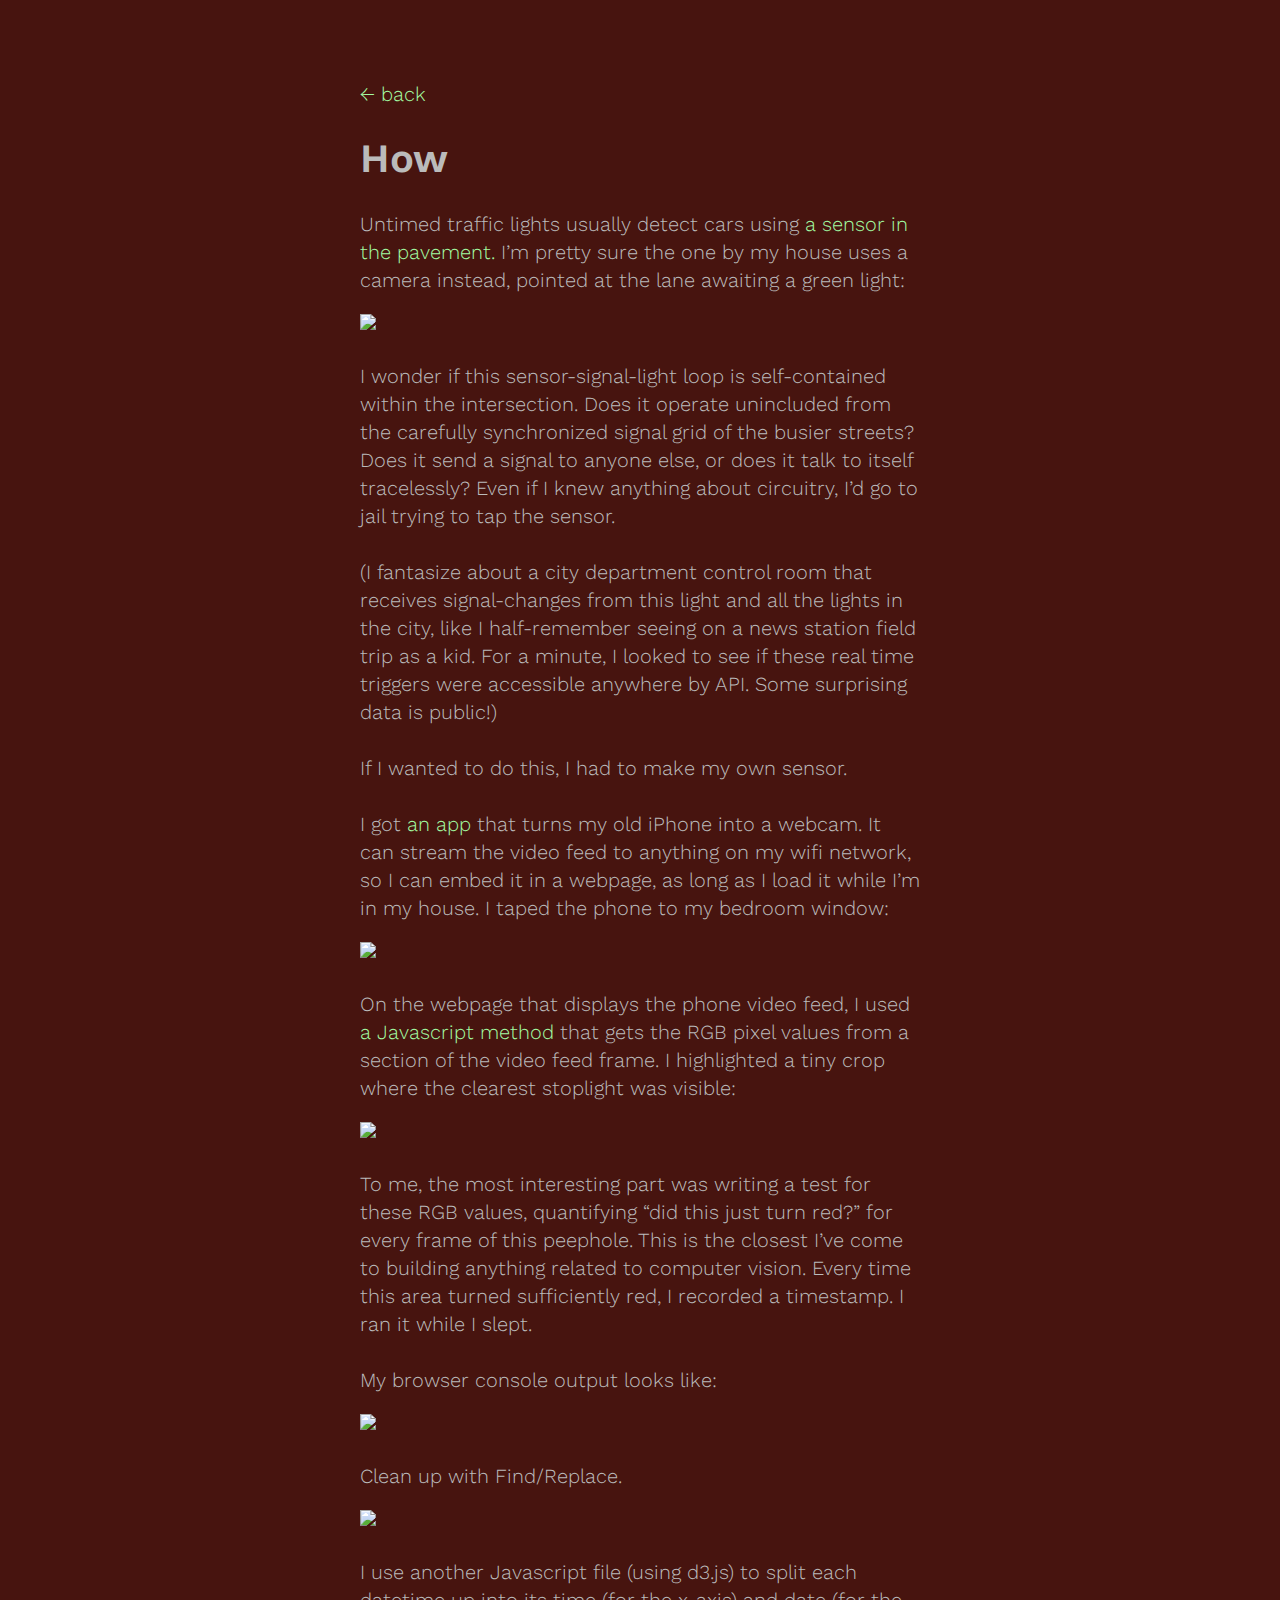
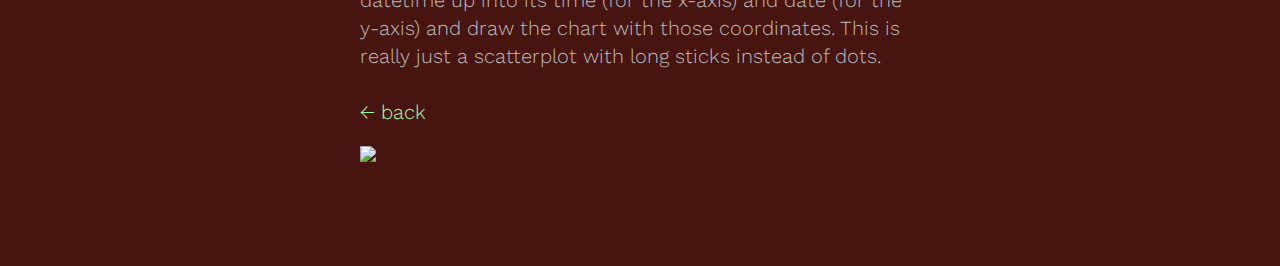
==== about.html @ 5db5c506 "Added actual text and explanation page" ====
<!DOCTYPE html>
<meta charset="utf-8">
<link href="https://fonts.googleapis.com/css?family=Work+Sans:300,400,600&display=swap" rel="stylesheet">
<meta name="viewport" content="width=device-width,initial-scale=1">
<link rel="stylesheet" type="text/css" href="style.css">
<body>
    <div class="textframe">
        <p><a href="index.html">← back</a></p>
        <h1>How</h1>
        <p>Untimed traffic lights usually detect cars using <a href="https://auto.howstuffworks.com/car-driving-safety/safety-regulatory-devices/how-does-a-traffic-light-detect-that-a-car-has-pulled-up-and-is-waiting-for-the-light-to-change.htm">a sensor in the pavement.</a> I’m pretty sure the one by my house uses a camera instead, pointed at the lane awaiting a green light:</p>

        <img class="about-image" src="#">

        <p>I wonder if this sensor-signal-light loop is self-contained within the intersection. Does it operate unincluded from the carefully synchronized signal grid of the busier streets? Does it send a signal to anyone else, or does it talk to itself tracelessly? Even if I knew anything about circuitry, I’d go to jail trying to tap the sensor.</p>

        <p>(I fantasize about a city department control room that receives signal-changes from this light and all the lights in the city, like I half-remember seeing on a news station field trip as a kid. For a minute, I looked to see if these real time triggers were accessible anywhere by API. Some surprising data is public!)</p>

        <p>If I wanted to do this, I had to make my own sensor.</p>

        <p>I got <a href="https://apps.apple.com/us/app/ip-cam/id333208495#?platform=iphone">an app</a> that turns my old iPhone into a webcam. It can stream the video feed to anything on my wifi network, so I can embed it in a webpage, as long as I load it while I’m in my house. I taped the phone to my bedroom window:</p>

        <img class="about-image" src="#">

        <p>On the webpage that displays the phone video feed, I used <a href="https://developer.mozilla.org/en-US/docs/Web/API/CanvasRenderingContext2D/getImageData">a Javascript method</a> that gets the RGB pixel values from a section of the video feed frame. I highlighted a tiny crop where the clearest stoplight was visible:</p>

        <img class="about-image" src="#">

        <p>To me, the most interesting part was writing a test for these RGB values, quantifying “did this just turn red?” for every frame of this peephole. This is the closest I’ve come to building anything related to computer vision. Every time this area turned sufficiently red, I recorded a timestamp. I ran it while I slept.</p>

        <p>My browser console output looks like:</p>

        <img class="about-image" src="#">

        <p>Clean up with Find/Replace.</p>

        <img class="about-image" src="#">

        <p>I use another Javascript file (using d3.js) to split each datetime up into its time (for the x-axis) and date (for the y-axis) and draw the chart with those coordinates. This is really just a scatterplot with long sticks instead of dots.</p>

        <p><a href="index.html">← back</a></p>

        <img class="about-image" src="#">

    </div>
</body>
---- style.css ----
body {
      background-color: #47140f;
      margin-top:80px;
      margin-bottom:100px;
}
.axis path,
.axis line {
    fill: none;
    stroke: #000;
    shape-rendering: crispEdges;
}
.textframe{
    width: 35em;
    margin: auto;
}
svg{
    margin: auto;
    display: block;
}

h1 {
    font-size: 40px;
    font-family: 'Work Sans', sans-serif;
    color:#bbb;
    font-weight: 600;
}

p {
    font-size: 20px;
    font-family: 'Work Sans', sans-serif;
    line-height: 1.4em;
    color:#bbb;
    font-weight: 300;
    margin-top:1.4em;
}

a {
    text-decoration: none;
    color: #a3fca2;
}

a:hover {
    opacity: 0.3;
}

.about-image {

}

.logo-container {
    display: block;
    width: 70px;
    margin: 64px auto;
}

svg.logo {
    stroke: #a3fca2;
}

svg.logo:hover {
    stroke: white;
}


@media only screen and (max-width: 768px){
    body {
        padding:20px;
        margin-top: 0px;
    }
    .textframe {
        width: 100%;
    }
    p {
        font-size: 16px;
    }
    svg {
        width: 100%;
        height: 100%;
    }

    .about-image {

    }
}
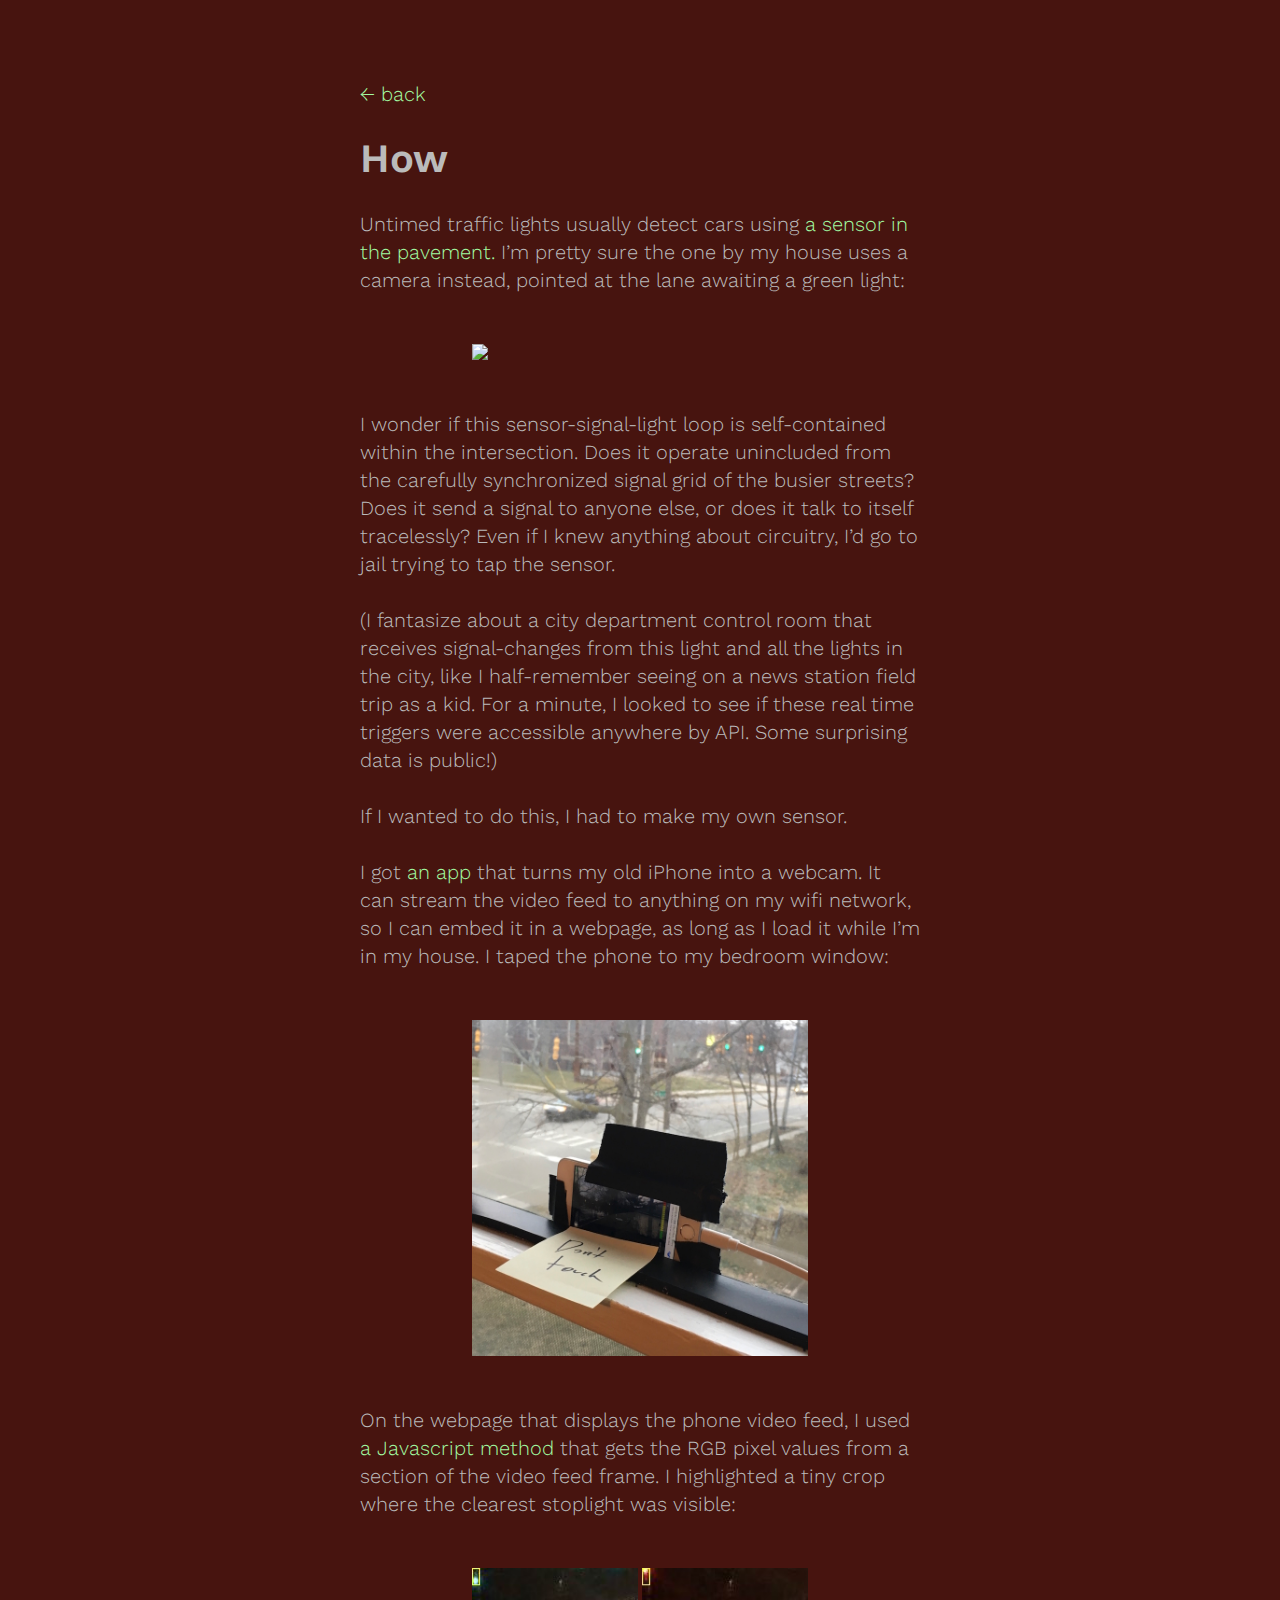
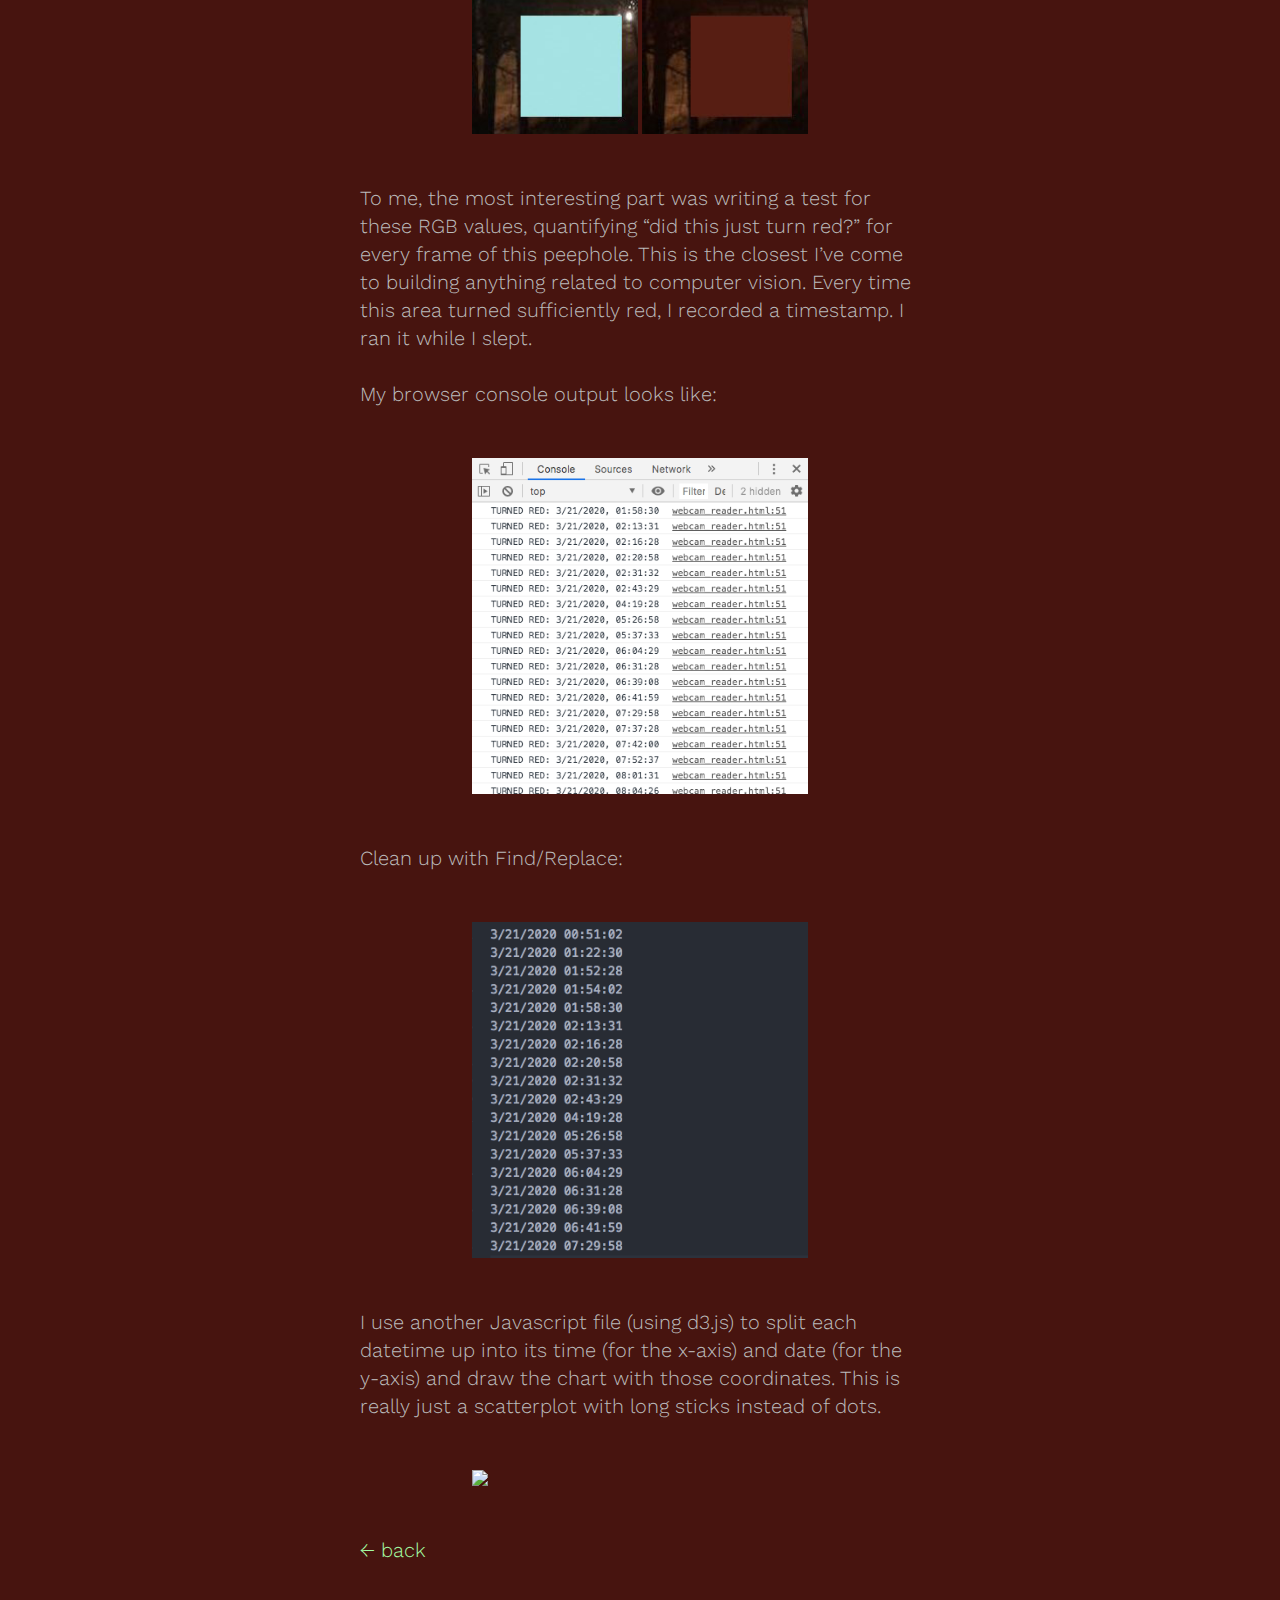
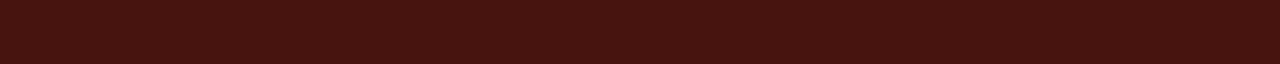
==== commit e2c99832: "added more about images and styling" ====
--- a/about.html
+++ b/about.html
@@ -19,27 +19,27 @@
 
         <p>I got <a href="https://apps.apple.com/us/app/ip-cam/id333208495#?platform=iphone">an app</a> that turns my old iPhone into a webcam. It can stream the video feed to anything on my wifi network, so I can embed it in a webpage, as long as I load it while I’m in my house. I taped the phone to my bedroom window:</p>
 
-        <img class="about-image" src="#">
+        <img class="about-image" src="assets/windowphone.jpg">
 
         <p>On the webpage that displays the phone video feed, I used <a href="https://developer.mozilla.org/en-US/docs/Web/API/CanvasRenderingContext2D/getImageData">a Javascript method</a> that gets the RGB pixel values from a section of the video feed frame. I highlighted a tiny crop where the clearest stoplight was visible:</p>
 
-        <img class="about-image" src="#">
+        <img class="about-image" src="assets/lights.png">
 
         <p>To me, the most interesting part was writing a test for these RGB values, quantifying “did this just turn red?” for every frame of this peephole. This is the closest I’ve come to building anything related to computer vision. Every time this area turned sufficiently red, I recorded a timestamp. I ran it while I slept.</p>
 
         <p>My browser console output looks like:</p>
 
-        <img class="about-image" src="#">
+        <img class="about-image" src="assets/console.png">
 
-        <p>Clean up with Find/Replace.</p>
+        <p>Clean up with Find/Replace:</p>
+
+        <img class="about-image" src="assets/lighttimes.png">
+
+        <p>I use another Javascript file (using d3.js) to split each datetime up into its time (for the x-axis) and date (for the y-axis) and draw the chart with those coordinates. This is really just a scatterplot with long sticks instead of dots.</p>
 
         <img class="about-image" src="#">
 
-        <p>I use another Javascript file (using d3.js) to split each datetime up into its time (for the x-axis) and date (for the y-axis) and draw the chart with those coordinates. This is really just a scatterplot with long sticks instead of dots.</p>
-
         <p><a href="index.html">← back</a></p>
-
-        <img class="about-image" src="#">
 
     </div>
 </body>
--- a/style.css
+++ b/style.css
@@ -44,13 +44,19 @@
 }
 
 .about-image {
-
+    width:60%;
+    display: block;
+    margin: 50px auto;
 }
 
 .logo-container {
     display: block;
     width: 70px;
     margin: 64px auto;
+}
+
+#plotframe {
+    margin: 30px 0px;
 }
 
 svg.logo {
@@ -79,6 +85,8 @@
     }
 
     .about-image {
-
+        width:100%;
+        display: block;
+        margin: 20px auto;
     }
 }
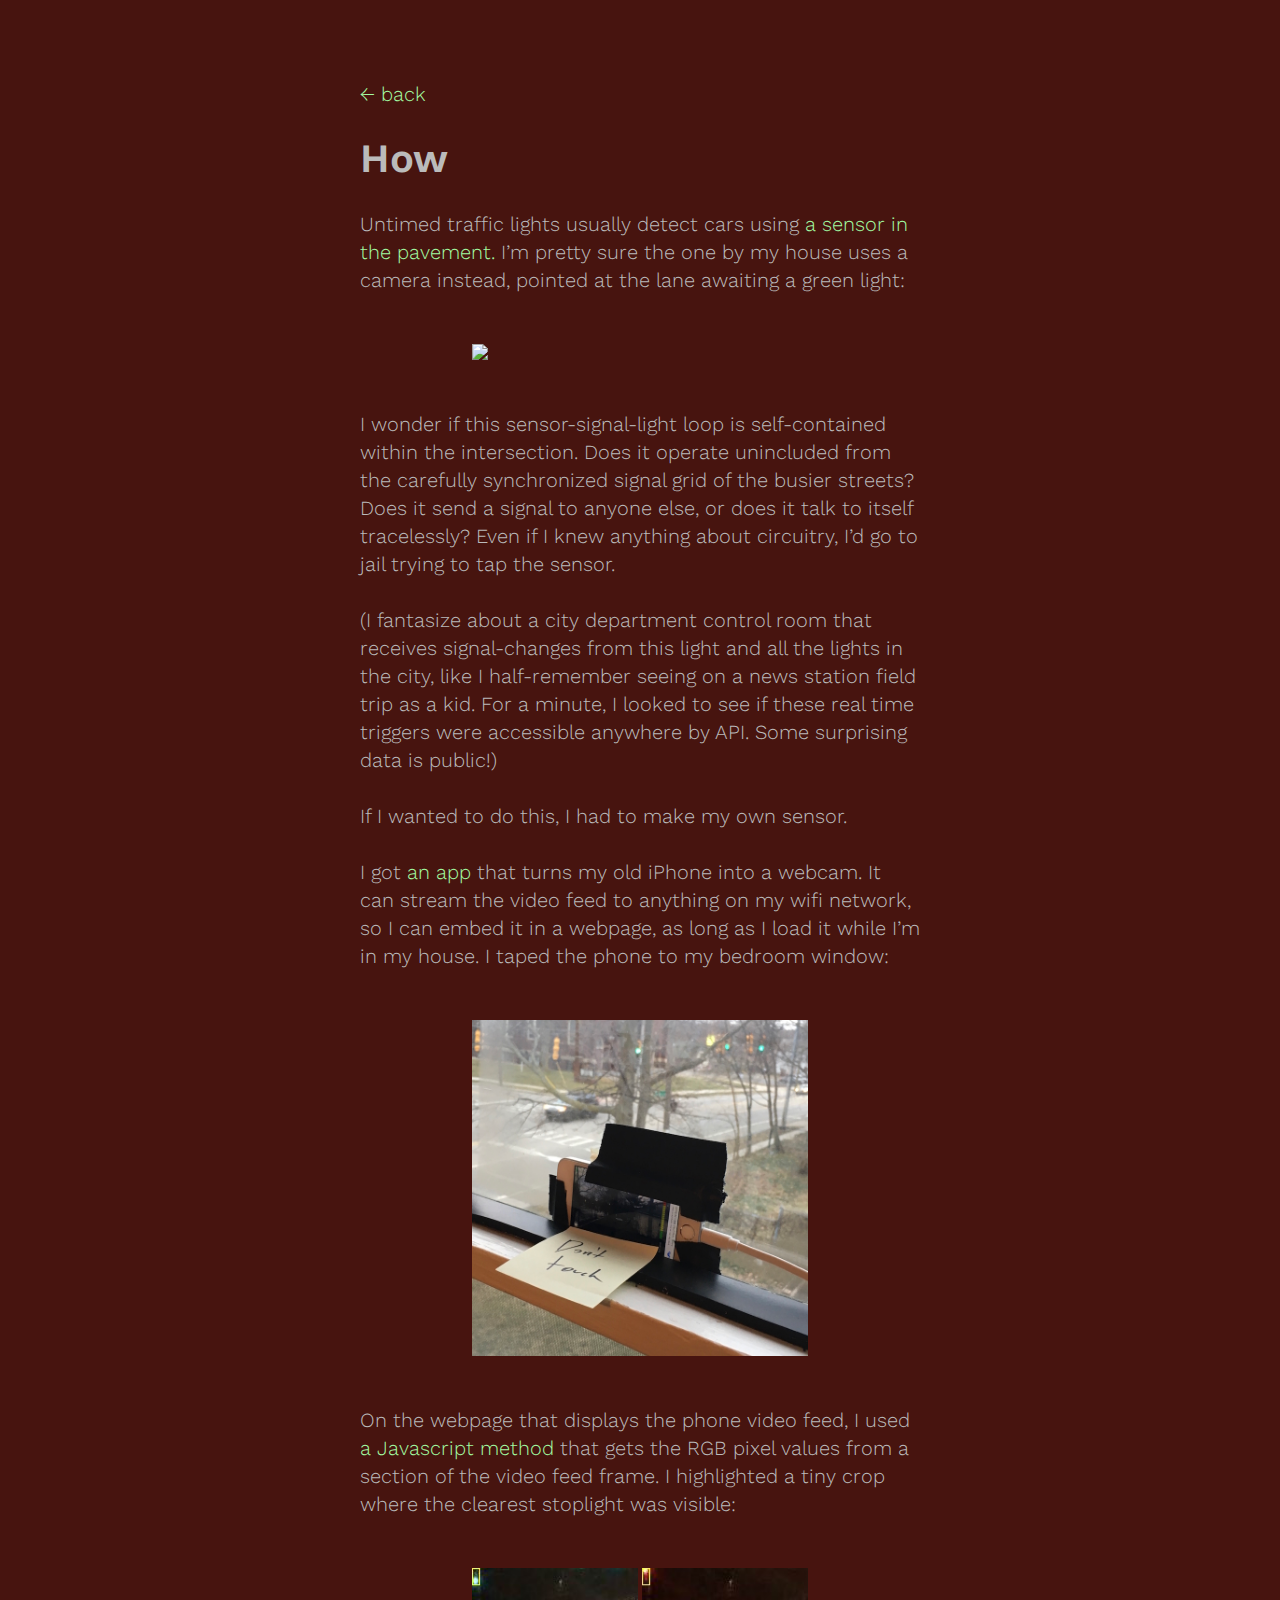
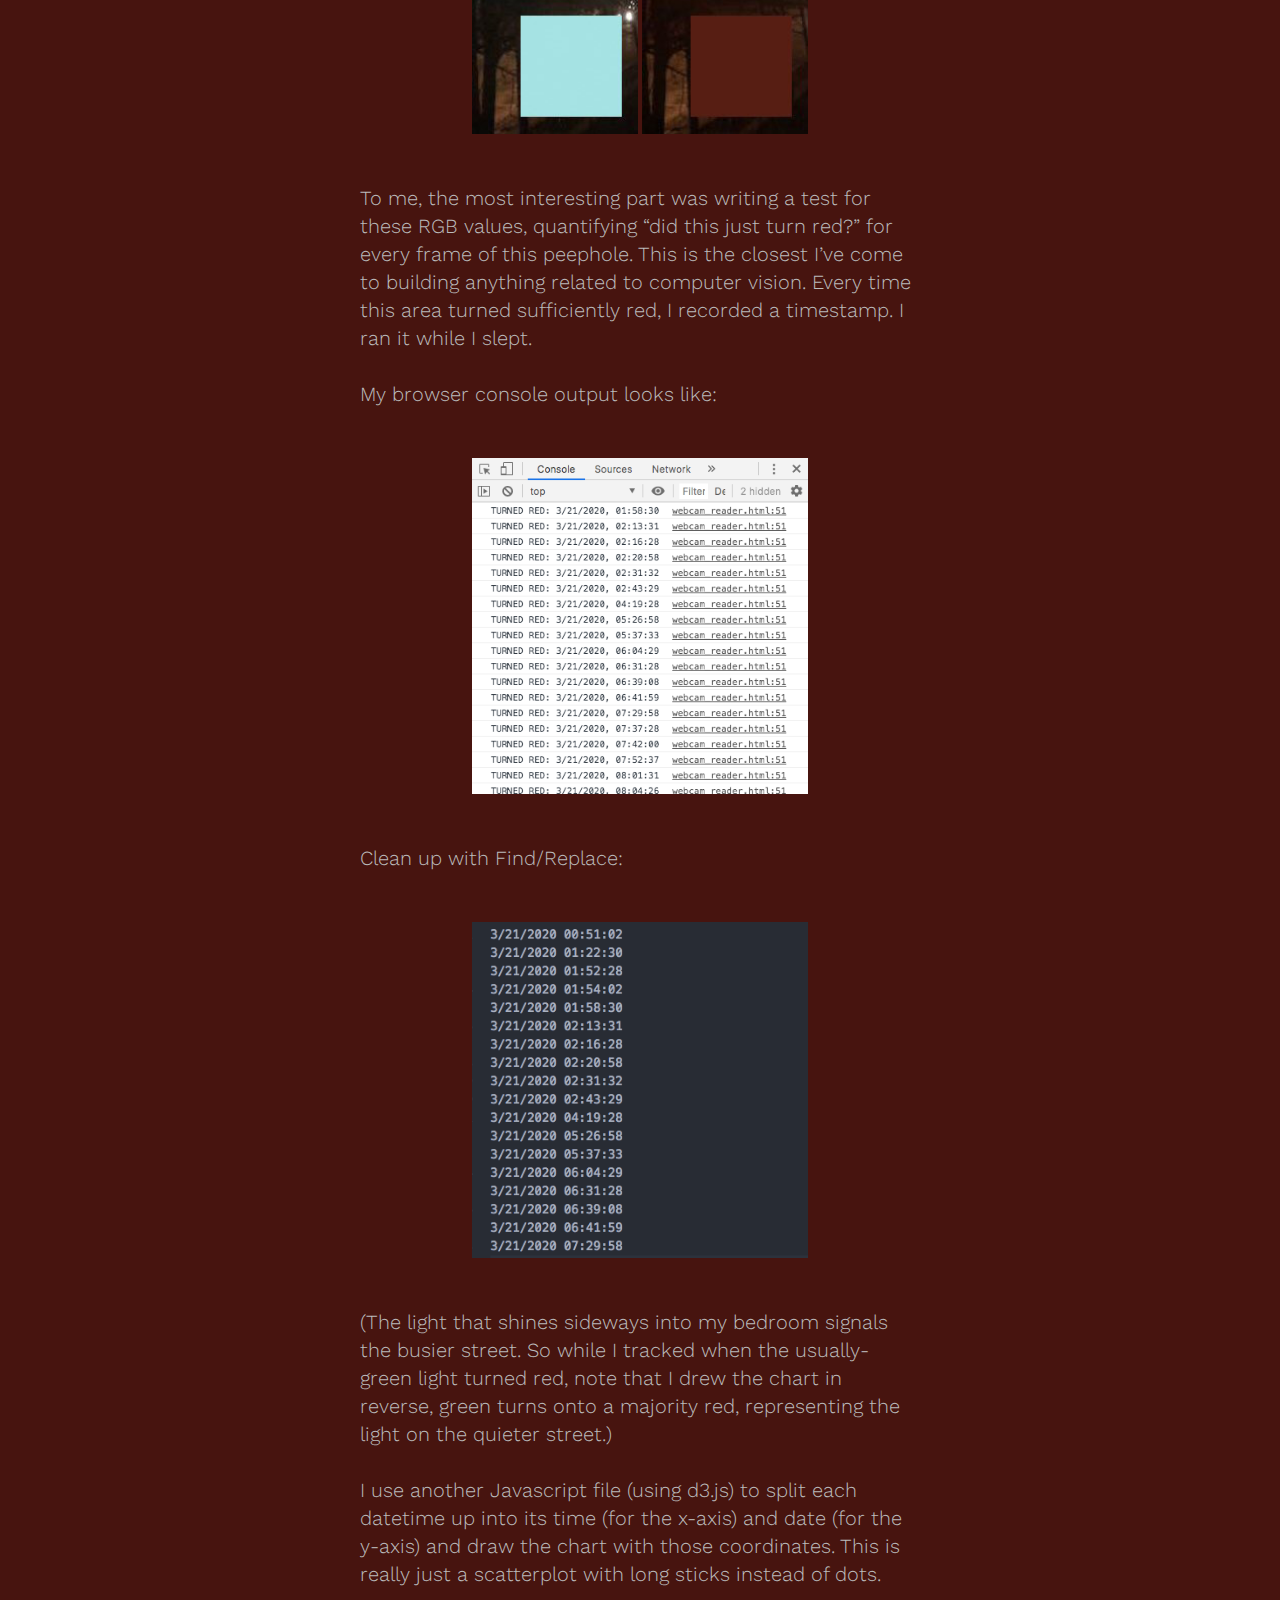
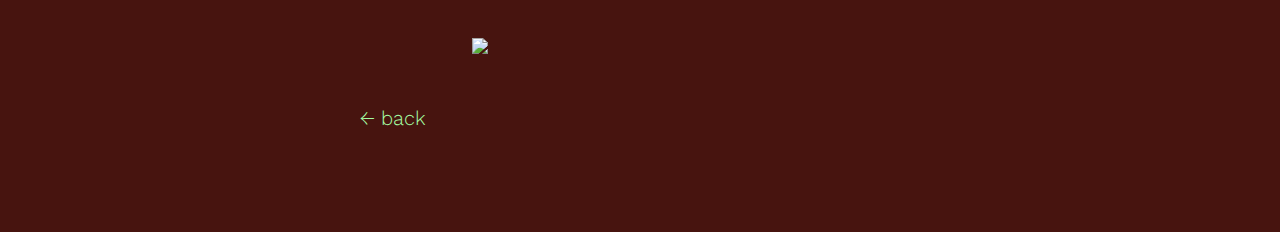
==== commit 311a19af: "clarified writing" ====
--- a/about.html
+++ b/about.html
@@ -35,6 +35,8 @@
 
         <img class="about-image" src="assets/lighttimes.png">
 
+        <p>(The light that shines sideways into my bedroom signals the busier street. So while I tracked when the usually-green light turned red, note that I drew the chart in reverse, green turns onto a majority red, representing the light on the quieter street.)</p>
+
         <p>I use another Javascript file (using d3.js) to split each datetime up into its time (for the x-axis) and date (for the y-axis) and draw the chart with those coordinates. This is really just a scatterplot with long sticks instead of dots.</p>
 
         <img class="about-image" src="#">
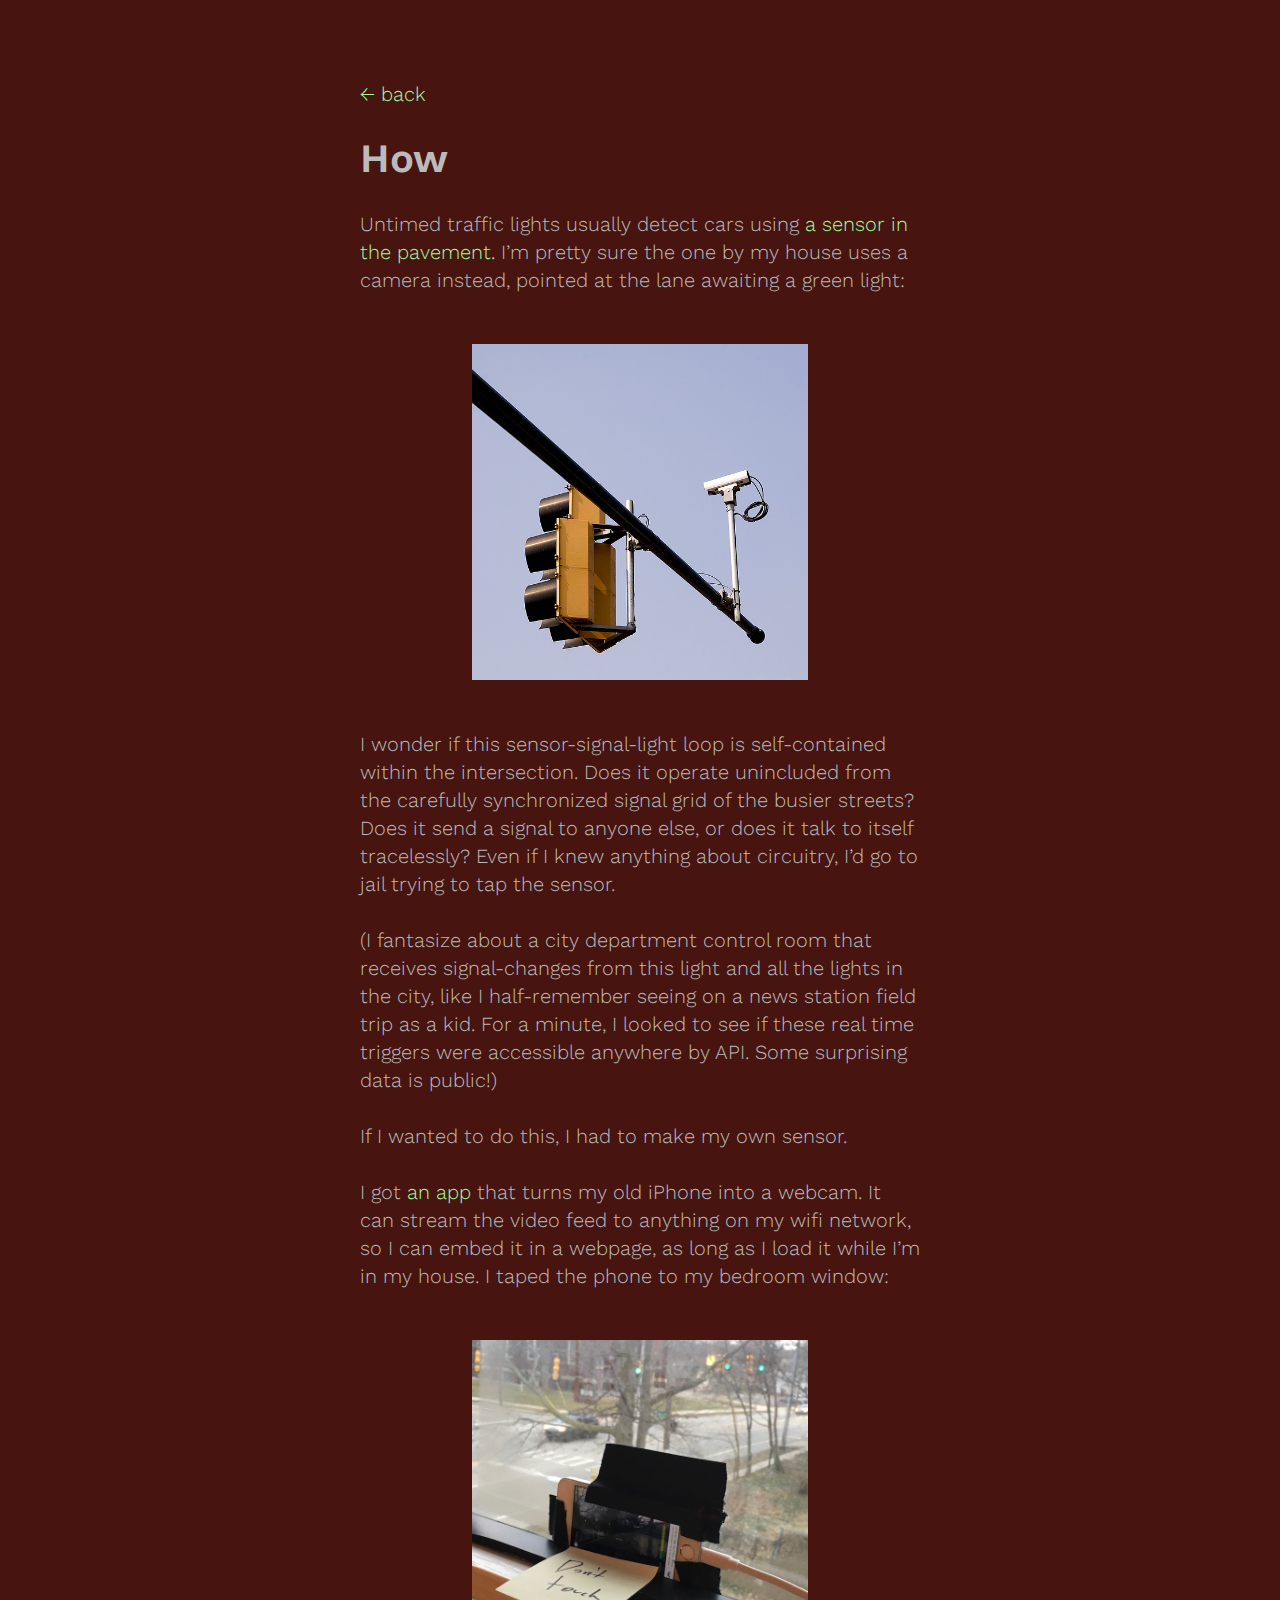
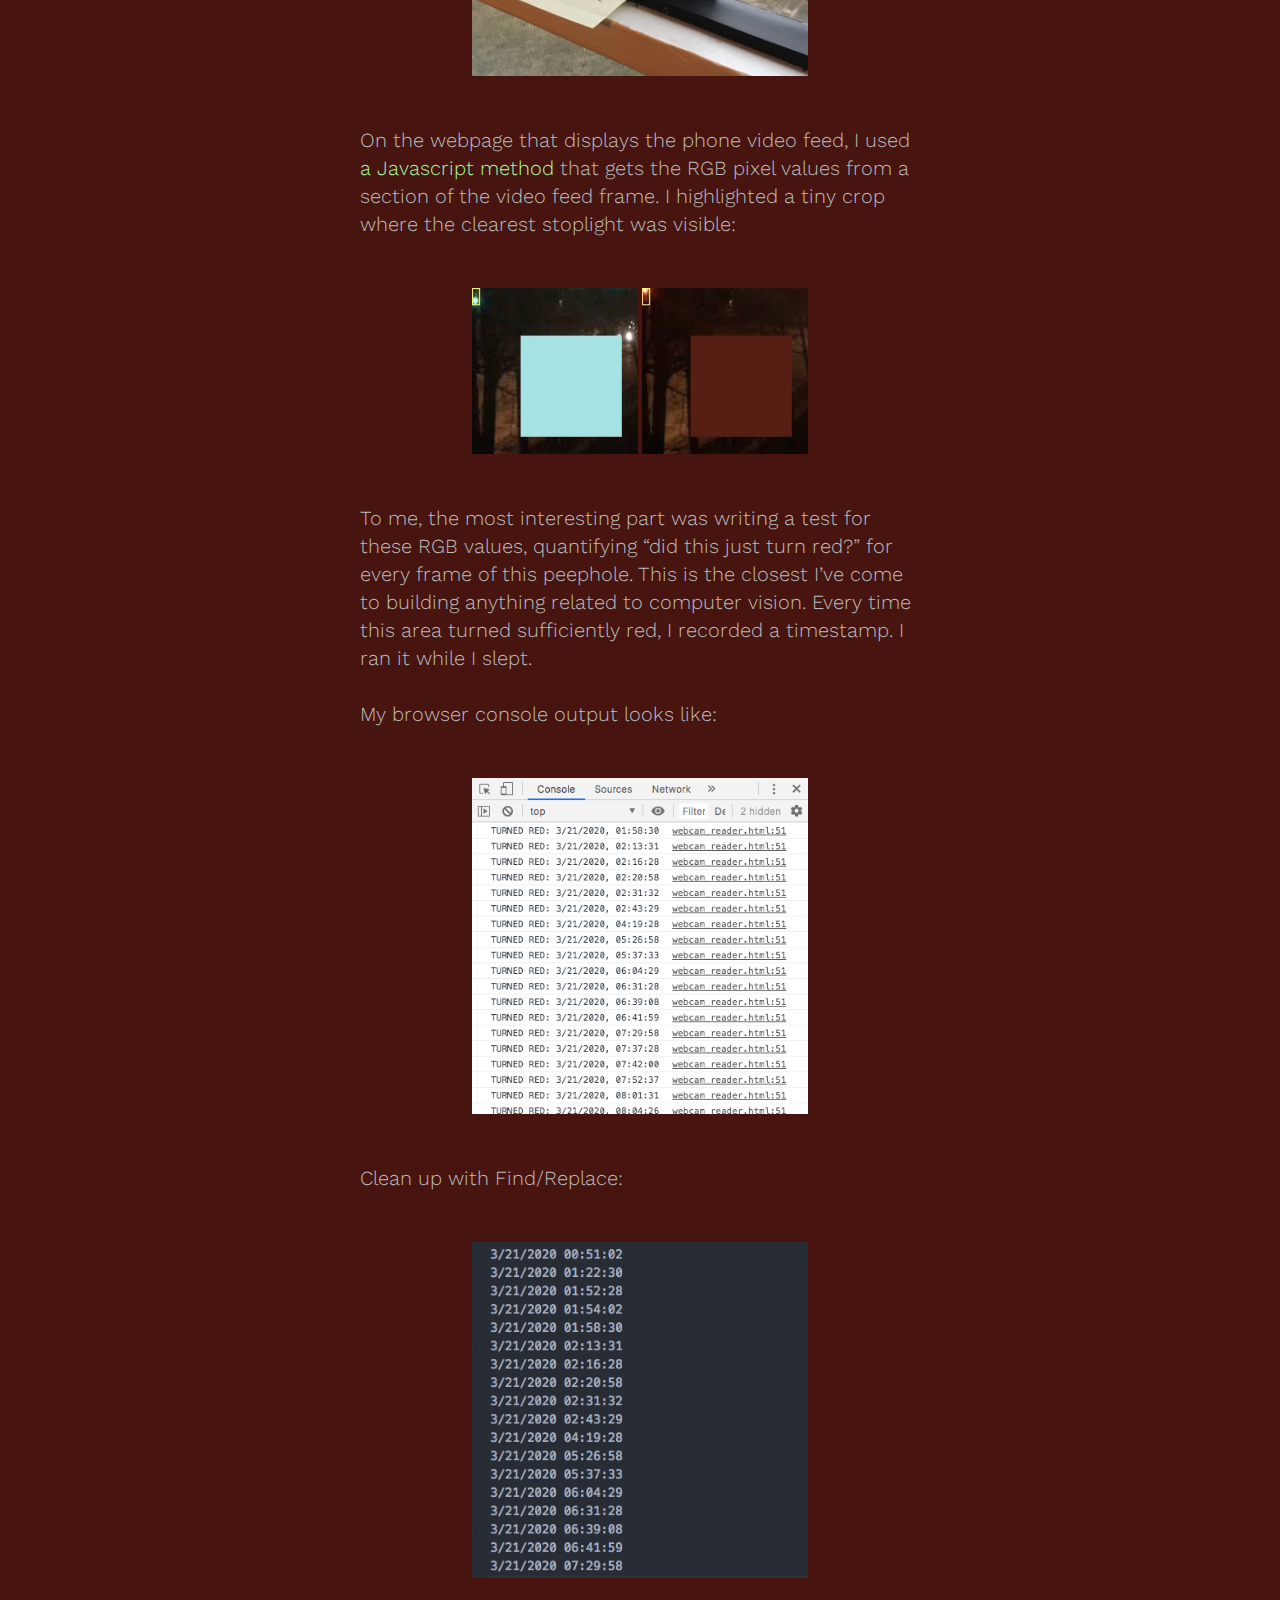
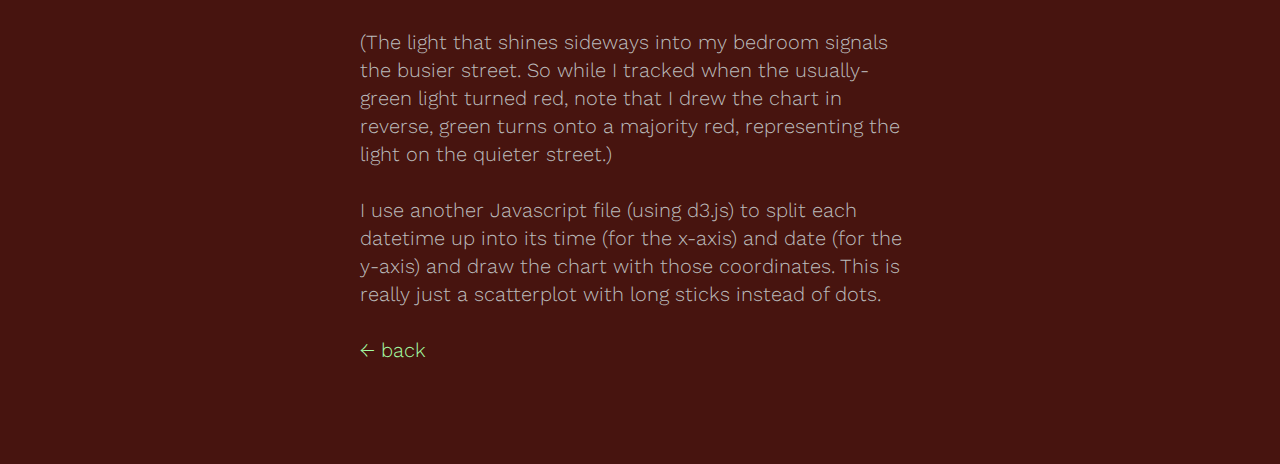
==== commit ef8d6d9d: "added image to about page" ====
--- a/about.html
+++ b/about.html
@@ -9,7 +9,7 @@
         <h1>How</h1>
         <p>Untimed traffic lights usually detect cars using <a href="https://auto.howstuffworks.com/car-driving-safety/safety-regulatory-devices/how-does-a-traffic-light-detect-that-a-car-has-pulled-up-and-is-waiting-for-the-light-to-change.htm">a sensor in the pavement.</a> I’m pretty sure the one by my house uses a camera instead, pointed at the lane awaiting a green light:</p>
 
-        <img class="about-image" src="#">
+        <img class="about-image" src="assets/stoplightcamera.jpg">
 
         <p>I wonder if this sensor-signal-light loop is self-contained within the intersection. Does it operate unincluded from the carefully synchronized signal grid of the busier streets? Does it send a signal to anyone else, or does it talk to itself tracelessly? Even if I knew anything about circuitry, I’d go to jail trying to tap the sensor.</p>
 
@@ -39,8 +39,6 @@
 
         <p>I use another Javascript file (using d3.js) to split each datetime up into its time (for the x-axis) and date (for the y-axis) and draw the chart with those coordinates. This is really just a scatterplot with long sticks instead of dots.</p>
 
-        <img class="about-image" src="#">
-
         <p><a href="index.html">← back</a></p>
 
     </div>
--- a/style.css
+++ b/style.css
@@ -67,6 +67,14 @@
     stroke: white;
 }
 
+div.tooltip {
+    position: absolute;
+    text-align: center;
+    font: 1em sans-serif;
+    color: #bbbbbb;
+    pointer-events: none;
+}
+
 
 @media only screen and (max-width: 768px){
     body {
